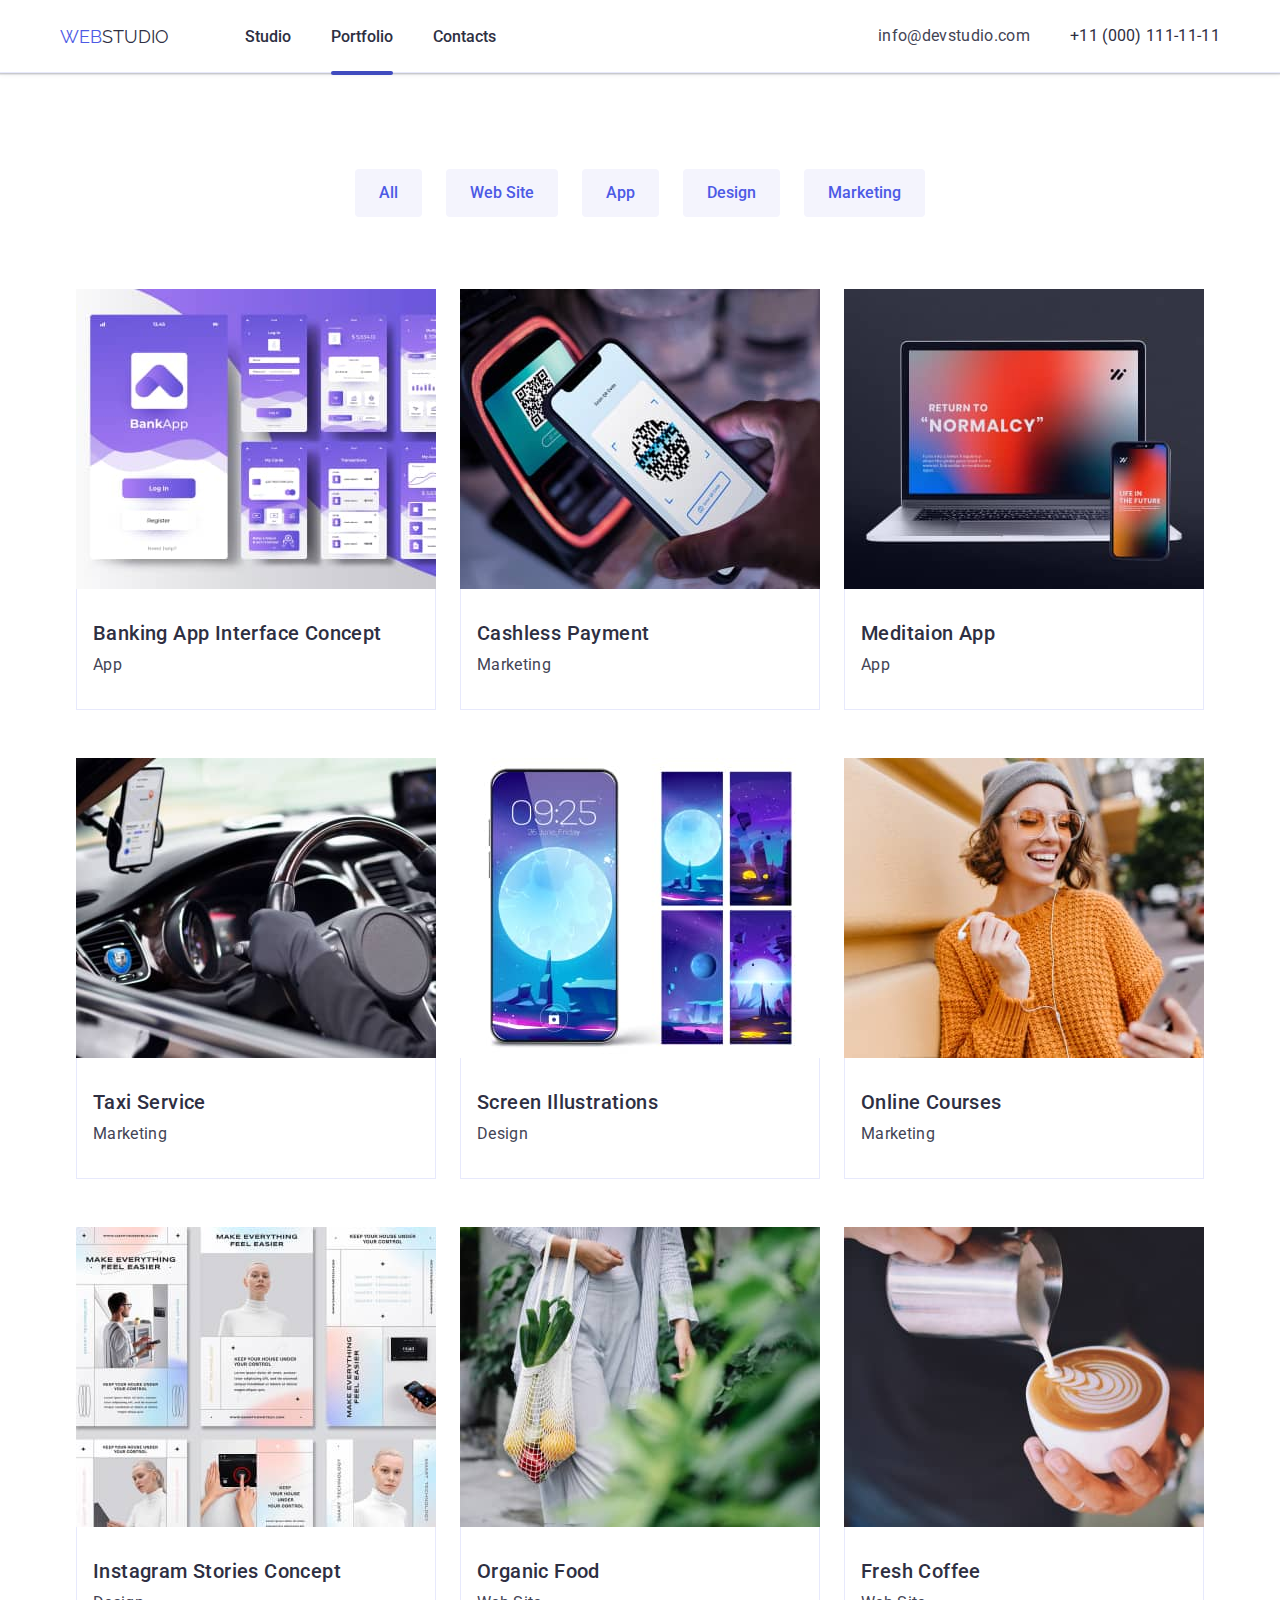
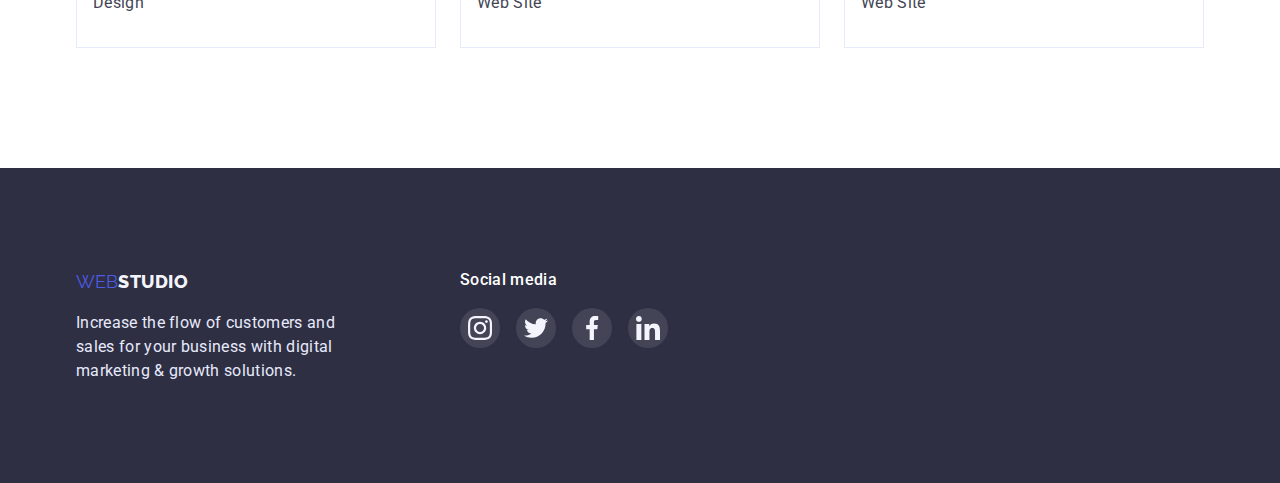
==== portfolio.html @ d7eeb251 "save" ====
<!DOCTYPE html>
<html lang="en">

<head>
    <meta charset="UTF-8">
    <meta http-equiv="X-UA-Compatible" content="IE=edge">
    <meta name="viewport" content="width=device-width, initial-scale=1.0">
    <title>Portfolio</title>
    <link rel="stylesheet" href="https://cdnjs.cloudflare.com/ajax/libs/modern-normalize/1.1.0/modern-normalize.min.css"
    integrity="sha512-wpPYUAdjBVSE4KJnH1VR1HeZfpl1ub8YT/NKx4PuQ5NmX2tKuGu6U/JRp5y+Y8XG2tV+wKQpNHVUX03MfMFn9Q=="
    crossorigin="anonymous" referrerpolicy="no-referrer" />
    <link rel="preconnect" href="https://fonts.googleapis.com">
    <link rel="preconnect" href="https://fonts.gstatic.com" crossorigin>
    <link href="https://fonts.googleapis.com/css2?family=Raleway:wght@800&display=swap" rel="stylesheet">
    <link rel="preconnect" href="https://fonts.googleapis.com">
    <link rel="preconnect" href="https://fonts.gstatic.com" crossorigin>
    <link href="https://fonts.googleapis.com/css2?family=Roboto:wght@400;500;700;900&display=swap" rel="stylesheet">
    <link rel="stylesheet" href="./css/styles.css" />
</head>
<body>
    <header>
        <div class="container_header">
            <nav class="nav">
                <a href="./index.html" class="nav_webstudio"><span class="nav_web">WEB</span><span
                        class="nav_studio">STUDIO</span></a>
                <ul class="menu_nav">
                    <li><a class="studio_nav" href="./index.html">Studio</a></li>
                    <li><a class="portfolio_nav current" href="./portfolio.html">Portfolio</a></li>
                    <li><a class="contacts_nav" href="#">Contacts</a></li>
                </ul>
            </nav>
            <address>
                <ul class="contact_date">
                    <li><a class="email" href="mailto:info@devstudio.com">info@devstudio.com</a></li>
                    <li><a class="tel" href="tel:+110001111111">+11 (000) 111-11-11</a></li>
                </ul>
            </address>
        </div>
    </header>
    <main>
        <section class="section_filter">
            <div class="container_filter">
                <h1 class="h1_delete">Effective Solutions for Your Business</h1>
                <ul class="filter">
                    <li class="position"><button type="button">All</button></li>
                    <li class="position"><button type="button">Web Site</button></li>
                    <li class="position"><button type="button">App</button></li>
                    <li class="position"><button type="button">Design</button></li>
                    <li class="position"><button type="button">Marketing</button></li>
                </ul>
                <ul class="all_img">
                    <li class="block_img">
                        <a href="#" class="img_text_description">
                            <img class="img_for_hidden" src="./images/bank.jpg" alt="banking" width="360" height="300">
                            <div class="info_img_portfolio">
                                <p class="text_info_img_portfolio">14 Stylish and User-Friendly App Design Concepts · Task Manager App · Calorie Tracker App · Exotic Fruit Ecommerce App ·
                                Cloud Storage App</p>
                            </div>
                        </a>
                        <div class="block_img_d">
                            <h3 class="margin_h3">Banking App Interface Concept</h3>
                            <p class="margin_p">App</p>
                        </div>
                    </li>
                    <li class="block_img">
                        <a href="#" class="img_text_description">
                            <img class="img_for_hidden" src="./images/payment.jpg" alt="payment" width="360" height="300">
                            <div class="info_img_portfolio">
                                <p class="text_info_img_portfolio">14 Stylish and User-Friendly App Design Concepts · Task Manager App · Calorie
                                Tracker App · Exotic Fruit Ecommerce App ·
                                Cloud Storage App</p>
                            </div>
                        </a>
                        <div class="block_img_d">
                            <h3 class="margin_h3">Cashless Payment</h3>
                            <p class="margin_p">Marketing</p>
                        </div>
                    </li>
                    <li class="block_img">
                        <a href="#" class="img_text_description">
                            <img class="img_for_hidden" src="./images/medi.jpg" alt="meditaion" width="360" height="300">
                            <div class="info_img_portfolio">
                                <p class="text_info_img_portfolio">14 Stylish and User-Friendly App Design Concepts · Task Manager App · Calorie
                                Tracker App · Exotic Fruit Ecommerce App ·
                                Cloud Storage App</p>
                            </div>
                        </a>
                        <div class="block_img_d">
                            <h3 class="margin_h3">Meditaion App</h3>
                            <p class="margin_p">App</p>
                        </div>
                    </li class="block_img">
                
                    <li class="block_img">
                        <a href="#" class="img_text_description">
                            <img class="img_for_hidden" src="./images/taxi.jpg" alt="taxi" width="360" height="300">
                            <div class="info_img_portfolio">
                                <p class="text_info_img_portfolio">14 Stylish and User-Friendly App Design Concepts · Task Manager App · Calorie
                                Tracker App · Exotic Fruit Ecommerce App ·
                                Cloud Storage App</p>
                            </div>
                        </a>
                        <div class="block_img_d">
                            <h3 class="margin_h3">Taxi Service</h3>
                            <p class="margin_p">Marketing</p>
                        </div>
                    </li>
                    <li class="block_img">
                        <a href="#" class="img_text_description">
                            <img class="img_for_hidden" src="./images/screen.jpg" alt="screen" width="360" height="300">
                            <div class="info_img_portfolio">
                                <p class="text_info_img_portfolio">14 Stylish and User-Friendly App Design Concepts · Task Manager App · Calorie
                                Tracker App · Exotic Fruit Ecommerce App ·
                                Cloud Storage App</p>
                            </div>
                        </a>
                        <div class="block_img_d">
                            <h3 class="margin_h3">Screen Illustrations</h3>
                            <p class="margin_p">Design</p>
                        </div>
                    </li>
                    <li class="block_img">
                        <a href="#" class="img_text_description">
                            <img class="img_for_hidden" src="./images/online.jpg" alt="online" width="360" height="300">
                            <div class="info_img_portfolio">
                                <p class="text_info_img_portfolio">14 Stylish and User-Friendly App Design Concepts · Task Manager App · Calorie
                                Tracker App · Exotic Fruit Ecommerce App ·
                                Cloud Storage App</p>
                            </div>
                        </a>
                        <div class="block_img_d">
                            <h3 class="margin_h3">Online Courses</h3>
                            <p class="margin_p">Marketing</p>
                        </div>
                    </li>
                
                    <li class="block_img">
                        <a href="#" class="img_text_description">
                            <img class="img_for_hidden" src="./images/instagram.jpg" alt="instagram" width="360" height="300">
                            <div class="info_img_portfolio">
                                <p class="text_info_img_portfolio">14 Stylish and User-Friendly App Design Concepts · Task Manager App · Calorie
                                Tracker App · Exotic Fruit Ecommerce App ·
                                Cloud Storage App</p>
                            </div>
                        </a>
                        <div class="block_img_d">
                            <h3 class="margin_h3">Instagram Stories Concept</h3>
                            <p class="margin_p">Design</p>
                        </div>
                    </li>
                    <li class="block_img">
                        <a href="#" class="img_text_description">
                            <img class="img_for_hidden" src="./images/organic.jpg" alt="organic" width="360" height="300">
                            <div class="info_img_portfolio">
                                <p class="text_info_img_portfolio">14 Stylish and User-Friendly App Design Concepts · Task Manager App · Calorie
                                Tracker App · Exotic Fruit Ecommerce App ·
                                Cloud Storage App</p>
                            </div>
                        </a>
                        <div class="block_img_d">
                            <h3 class="margin_h3">Organic Food</h3>
                            <p class="margin_p">Web Site</p>
                        </div>
                    </li>
                    <li class="block_img">
                        <a href="#" class="img_text_description">
                            <img class="img_for_hidden" src="./images/fresh.jpg" alt="fresh" width="360" height="300">
                            <div class="info_img_portfolio">
                                <p class="text_info_img_portfolio">14 Stylish and User-Friendly App Design Concepts · Task Manager App · Calorie
                                Tracker App · Exotic Fruit Ecommerce App ·
                                Cloud Storage App</p>
                            </div>
                        </a>
                        <div class="block_img_d">
                            <h3 class="margin_h3">Fresh Coffee</h3>
                            <p class="margin_p">Web Site</p>
                        </div>
                    </li>
                </ul>
            </div>
        </section>
    </main>
    <footer class="footer">
        <div class="container_footer">
            <ul class="footer_websudio">
                <li class="foot_li">
                    <a class="footer_webstudio" href="./index.html"><span class="web">WEB</span><span
                            class="studio_foot">STUDIO</span></a>
                    <p class="foot_d">Increase the flow of customers and sales for your business with digital marketing &
                        growth solutions.</p>
                </li>
            </ul>
            <div class="footer_item_block">
                <p class="footer_p_text">Social media</p>
                <ul class="footer_item_block_ul">
                    <li>
                        <a class="footer_socials_link" href="#">
                            <svg class="footer_svg_item" width="24" height="24">
                                <use href="./images/socials.svg#icon-socialsinstagram">
                                </use>
                            </svg>
                        </a>
                    </li>
                    <li>
                        <a class="footer_socials_link" href="#">
                            <svg class="footer_svg_item" width="24" height="24">
                                <use href="./images/socials.svg#icon-socialstwitter">
                                </use>
                            </svg>
                        </a>
                    </li>
                    <li>
                        <a class="footer_socials_link" href="#">
                            <svg class="footer_svg_item" width="24" height="24">
                                <use href="./images/socials.svg#icon-socialsfacebook">
                                </use>
                            </svg>
                        </a>
                    </li>
                    <li>
                        <a class="footer_socials_link" href="#">
                            <svg class="footer_svg_item" width="24" height="24">
                                <use href="./images/socials.svg#icon-socialslinkedin">
                                </use>
                            </svg>
                        </a>
                    </li>
                </ul>
            </div>
        </div>
    </footer>
</body>

</html>
---- css/styles.css ----
:root {
    --background-color:#2E2F42;
    --background-light-color: #F4F4FD;
    --hover-link: #4D5AE5;
    --button-color: #404BBF;
    --border-bottom: #E7E9FC;
    --p_text: #434455;
    --fff: #FFFFFF;
}
body {
    margin: auto;
    font-family: 'Roboto', 'sans-serif';
}
.studio_nav,
.portfolio_nav,
.contacts_nav,
.email,
.tel {
    text-decoration: none;
    color: var(--background-color);
}
.studio_nav:hover, 
.portfolio_nav:hover,
.contacts_nav:hover,
.email:hover,
.tel:hover
.studio_nav:focus,
.portfolio_nav:focus,
.contacts_nav:focus,
.email:focus,
.tel:focus {
    color: var(--hover-link);
}
.studio_nav,
.portfolio_nav,
.contacts_nav{
    position: relative;
}
.studio_nav.current::after,
.portfolio_nav.current::after,
.contacts_nav.current::after {
    width: 100%;
    height: 4px;
    background-color: var(--button-color);
    content: '';
    display: flex;
    border-radius: 2px;
    position: absolute;
    bottom: 0;
    top: 44px;
}
li {
    list-style-type: none;
}
ul {
    margin: 0px;
    padding: 0px;
}
.nav {
    align-items: center;
    display: flex;
}
.nav_webstudio{
    display: flex;
    text-decoration: none;
}
.nav_web {
    display: flex;
    font-family: 'Raleway';
    font-style: normal;
    font-size: 18px;
    color: var(--hover-link);
}
.nav_studio {
    display: flex;
    font-family: 'Raleway';
    font-style: normal;
    font-size: 18px;
    color: var(--background-color);
}
header {
    margin: auto;
    padding: 24px 0px 24px 0px;
    border-bottom: 1px solid var(--border-bottom);
    border-bottom: 1px solid #E7E9FC;
    box-shadow: 
    0px 2px 1px rgba(46, 47, 66, 0.08), 
    0px 1px 1px rgba(46, 47, 66, 0.16), 
    0px 1px 6px rgba(46, 47, 66, 0.08);
}
.container_header {
    display: flex;
    margin: auto;
    width: 1160px;
    padding: 0px 16px;
}
.menu_nav {
    display: flex;
    gap: 40px;
    font-weight: 500;
    font-size: 16px;
    margin-left: 76px;
    color: var(--background-color);
}
address {
    margin-left: auto;
}
.contact_date {
    display: flex;
}
.email {
    font-style: normal;
    font-weight: 400;
    font-size: 16px;
    line-height: 1.5;
    letter-spacing: 0.02em;
    color: var(--p_text);
}
.tel {
    font-style: normal;
    font-weight: 400;
    font-size: 16px;
    line-height: 1.5;
    letter-spacing: 0.02em;
    color: var(p_text);
    margin-left: 40px;
}
.hero_image {
    margin: auto;
    padding: 188px 0px;
    background-image: 
    linear-gradient(rgba(46, 47, 66, 0.7),
    rgba(46, 47, 66, 0.7)), 
    url('../images/people-office.jpg');
    background-position: center;
    background-repeat: no-repeat;
    background-size: 1440px;
}
.conteiner_hero {
    margin: auto;
    width: 496px;
    text-align: center;
}
.hero_h1 {
    text-decoration: none;
    margin: 0px;
    font-style: normal;
    font-size: 56px;
    line-height: 1.07;
    text-align: center;
    letter-spacing: 0.02em;
    color: var(--fff);
}
.order {
    margin-top: 48px;
    width: 169px;
    background: var(--hover-link);
    box-shadow: 0px 4px 4px rgba(0, 0, 0, 0.15);
    border-radius: 4px;
    border-color: var(--hover-link);
    color: var(--fff);
    font-size: 16px;
    font-family: 'Roboto';
    cursor: pointer;
}
.section1_h3 {
    margin: 0px;
    margin-top: 8px;
    font-style: normal;
    font-weight: 500;
    line-height: 1.2;
    letter-spacing: 0.02em;
    color: var(--background-color);
    flex: none;
    order: 0;
    flex-grow: 0;
}
.section_p {
    font-style: normal;
    font-weight: 400;
    font-size: 16px;
    line-height: 1.5;
    letter-spacing: 0.02em;
    color: var(--p_text);
    flex: none;
    order: 1;
    flex-grow: 0;
    margin-top: 8px;
    margin-bottom: 0px;
}
.margin_h3{
    margin: 0px;
    font-style: normal;
    font-weight: 500;
    font-size: 20px;
    line-height: 1.2;
    letter-spacing: 0.02em;
    color: var(--background-color);
    flex: none;
    order: 0;
    flex-grow: 0;
}
.margin_p {
    margin: 0px;
    margin-top: 8px;
    font-style: normal;
    font-weight: 400;
    font-size: 16px;
    line-height: 1.5;
    letter-spacing: 0.02em;
    color: var(--p_text);
    flex: none;
    order: 0;
}
.what {
    margin: 0px 0px;
    font-style: normal;
    font-weight: 700;
    font-size: 36px;
    text-align: center;
    text-transform: capitalize;
    color: var(--background-color);
}
.doing {
    margin-top: 72px;
    display: flex;
    gap: 24px;
}
.section1 {
    padding: 120px 0px 0px 0px;
}
.conteiner_section1 {
    margin: auto;
    width: 1160px;
    padding: 0px 16px;
}
.section2 {
    padding: 120px 0px 120px 0px;
}
.conteiner_section2 {
    margin: auto;
    width: 1160px;
    padding: 0px 16px;
}
.section3 {
    padding: 120px 0px 120px 0px;
    background: var(--background-light-color);
}
.conteiner_section3 {
    width: 1160px;
    padding: 0px 16px;
    margin: auto;
}
.section1_ul {
    display: flex;
    gap: 24px;
}
.section_m {
    width: 264px;
}
.our {
    margin: 0px;
    font-style: normal;
    font-weight: 700;
    font-size: 36px;
    line-height: 1.5;
    text-align: center;
    letter-spacing: 0.02em;
    text-transform: capitalize;
    color: var(--background-color);
}
.teame_card_d {
    padding: 32px 0px;
    margin: auto;
}
.h3_ourteam {
    margin: 0px;
}
.p_ourteam {
    margin: 0px;
    margin-top: 8px;
}
.teame {
    display: flex;
    gap: 24px;
    margin-top: 70px;
}
.teame_card {
    text-align: center;
    background-color: var(--fff);
    box-shadow: 
    0px 1px 6px rgba(46, 47, 66, 0.08), 
    0px 1px 1px rgba(46, 47, 66, 0.16), 
    0px 2px 1px rgba(46, 47, 66, 0.08);
}
.footer {
    padding: 100px 0px;
    background: var(--background-color);
}
.container_footer {
    width: 1160px;
    padding: 0px 16px;
    margin: auto;
}
.footer_webstudio {
    text-decoration: none;
}
.web {
    color: var(--hover-link);
    font-size: 18px;
    font-family: 'Raleway';
}
.studio_foot {
    font-family: 'Raleway';
    font-style: normal;
    font-weight: 800;
    font-size: 18px;
    line-height: 1.5;
    align-items: center;
    letter-spacing: 0.03em;
    text-transform: uppercase;
    color: var(--background-light-color);
}
.foot_li {
    width: 264px;
    margin: auto;
}
.foot_d {
    margin: 0px;
    margin-top: 16px;
    font-weight: 400;
    font-size: 16px;
    width: 264px;
    line-height: 1.5;
    letter-spacing: 0.02em;
    color: var(--border-bottom);
}
.section_filter {
    padding: 96px 0px 120px 0px;
}
.container_filter {
    width: 1160px;
    margin: 0 auto;
    padding: 0 16px;
    box-sizing: border-box;
    color: var(--hover-link);
}
.filter {
    margin: auto;
    display: flex;
    gap: 24px;
    justify-content: center;
}
button {
    font-weight: 500;
    border: 0;
    padding: 0%;
    font-size: 16px;
    line-height: 1.5;
    padding: 12px 24px;
    color: var(--hover-link);
    background: var(--background-light-color);
    border-radius: 4px;
    font-family: 'Roboto';
    cursor: pointer;
}
button:hover,
button:focus {
    background: var(--button-color);
    color: var(--fff);
    box-shadow: 
    0px 1px 6px rgba(46, 47, 66, 0.08), 
    0px 1px 1px rgba(46, 47, 66, 0.16), 
    0px 2px 1px rgba(46, 47, 66, 0.08);
}
.position {
    font-style: normal;
    font-weight: 500;
    cursor: pointer;
    font-family: 'Roboto';
}
img {
    display: block;
}
.all_img {
    width: 1128px;
    margin-top: 72px;
    display: flex;
    flex-wrap: wrap;
    gap: 48px 24px;
    justify-content: center;
}
.block_img:hover,
.block_img:focus {
    cursor: pointer;
    box-shadow: 
    0px 1px 6px rgba(46, 47, 66, 0.08), 
    0px 1px 1px rgba(46, 47, 66, 0.16), 
    0px 2px 1px rgba(46, 47, 66, 0.08);
}
.block_img_d {
    padding: 32px 16px;
    margin: auto;
    border-left: 1px solid var(--border-bottom);
    border-right: 1px solid var(--border-bottom);
    border-bottom: 1px solid var(--border-bottom);
}
.h1_delete {
    display: none;
}

/* Block 1 - icon */
.section1_item_block {
    width: 264px;
    height: 112px;
    background-color: var(--background-light-color);
    align-items: center;
    display: flex;
    justify-content: center;
}
/* Block 3 - icon OUR TEAM */
.section3_item_block {
    display: block;
    padding: 0px 16px;
}
.section3_item_block_ul {
    margin-top: 8px;
    display: flex;
    gap: 0px 24px;
}
.section3_socials_link {
    display: flex;
    align-items: center;
    justify-content: center;
    width: 40px;
    height: 40px;
    background-color: var(--hover-link);
    border-radius: 50%;
}
.section3_socials_link:hover,
.section3_socials_link:focus {
    background-color: var(--button-color);
}
.section3_svg_item {
    fill: var(--background-light-color)
}
.section3_svg_item:hover,
.section3_svg_item:focus {
    fill: var(--background-light-color);
}
/* Block 4 */
.section4 {
    padding: 130px 0px 120px 0px;
}
.conteiner_section4 {
    width: 1160px;
    margin: auto;
    padding: 0 16px;
}
.customers {
    margin: 0px;
    font-weight: 700;
    font-size: 36px;
    line-height: 1.5;
    text-align: center;
    letter-spacing: 0.02em;
    text-transform: capitalize;
    color: var(--background-color);
}
.customers_logo {
    margin-top: 72px;
    display: flex;
    gap: 24px;
}
.border_customers_logo {
    display: flex;
    width: 168px;
    height: 88px;
    box-sizing: border-box;
}
.section4_socials_link {
    margin: auto;
    width: 100%;
    height: 100%;
    border: 1px solid #AFB1B8;
    border-radius: 4px;
    fill: #AFB1B8;
    align-items: center;
    display: flex;
    justify-content: center;
}
.section4_socials_link:hover,
.section4_socials_link:focus {
    border: 1px solid var(--button-color);
    fill: var(--button-color);
}
/* Footter social */
.container_footer{
    box-sizing: border-box;
    display: flex;
}
.footer_item_block {
    margin-left: 120px;
}
.footer_p_text {
    margin: 0px;
    font-weight: 500;
    font-size: 16px;
    line-height: 24px;
    letter-spacing: 0.02em;
    color: var(--fff);
}
.footer_item_block_ul {
    margin-top: 16px;
    display: flex;
    gap: 0px 16px;
}
.footer_socials_link {
    display: flex;
    align-items: center;
    justify-content: center;
    width: 40px;
    height: 40px;
    background-color: rgba(255, 255, 255, 0.1);
    border-radius: 50%;
}
.footer_socials_link:hover,
.footer_socials_link:focus {
    background-color: #31D0AA;;
}
.footer_svg_item {
    fill: var(--background-light-color)
}

.sfooter_svg_item:hover,
.footer_svg_item:focus {
    fill: var(--background-light-color);
}
/* Description img on portfolio */
.img_text_description {
    display: block;
    position: relative;
    overflow: hidden;
}
.info_img_portfolio {
    position: absolute;
    top: 0;
    left: 0;
    width: 100%;
    height: 100%;
    background: var(--hover-link);
    background-blend-mode: soft-light;
    mix-blend-mode: normal;
    transform: translateY(100%);
    transition: transform 250ms;
}
.block_img:hover .info_img_portfolio {
    transform: translateY(0);
}
.text_info_img_portfolio {
    margin: 0px;
    color: var(--background-light-color);
    font-weight: 400;
    font-size: 16px;
    line-height: 24px;
    letter-spacing: 0.02em;
    padding: 40px 32px 164px;
}
/* Modal window surway form */
.backdrop {
    position: fixed;
    display: flex;
    top: 0;
    left: 0;
    width: 100%;
    height: 100%;
    background: rgba(46, 47, 66, 0.4);
}
.modal_window {
    position: relative;
    background: #FCFCFC;
    box-shadow:
    0px 1px 1px rgba(0, 0, 0, 0.14),
    0px 1px 3px rgba(0, 0, 0, 0.12),
    0px 2px 1px rgba(0, 0, 0, 0.2);
    border-radius: 4px;
    width: 408px;
    height: 576px;
    margin: 80px auto;
}
.style_button {
    position: absolute;
    top: 24px;
    right: 24px;
    line-height: 0;
    text-decoration: none;
    padding: 8px;
    border-radius: 50%;
    background: var(--border-bottom);
    border: 1px solid rgba(0, 0, 0, 0.1);
} 
.style_button:hover {
    fill: var(--fff);
}
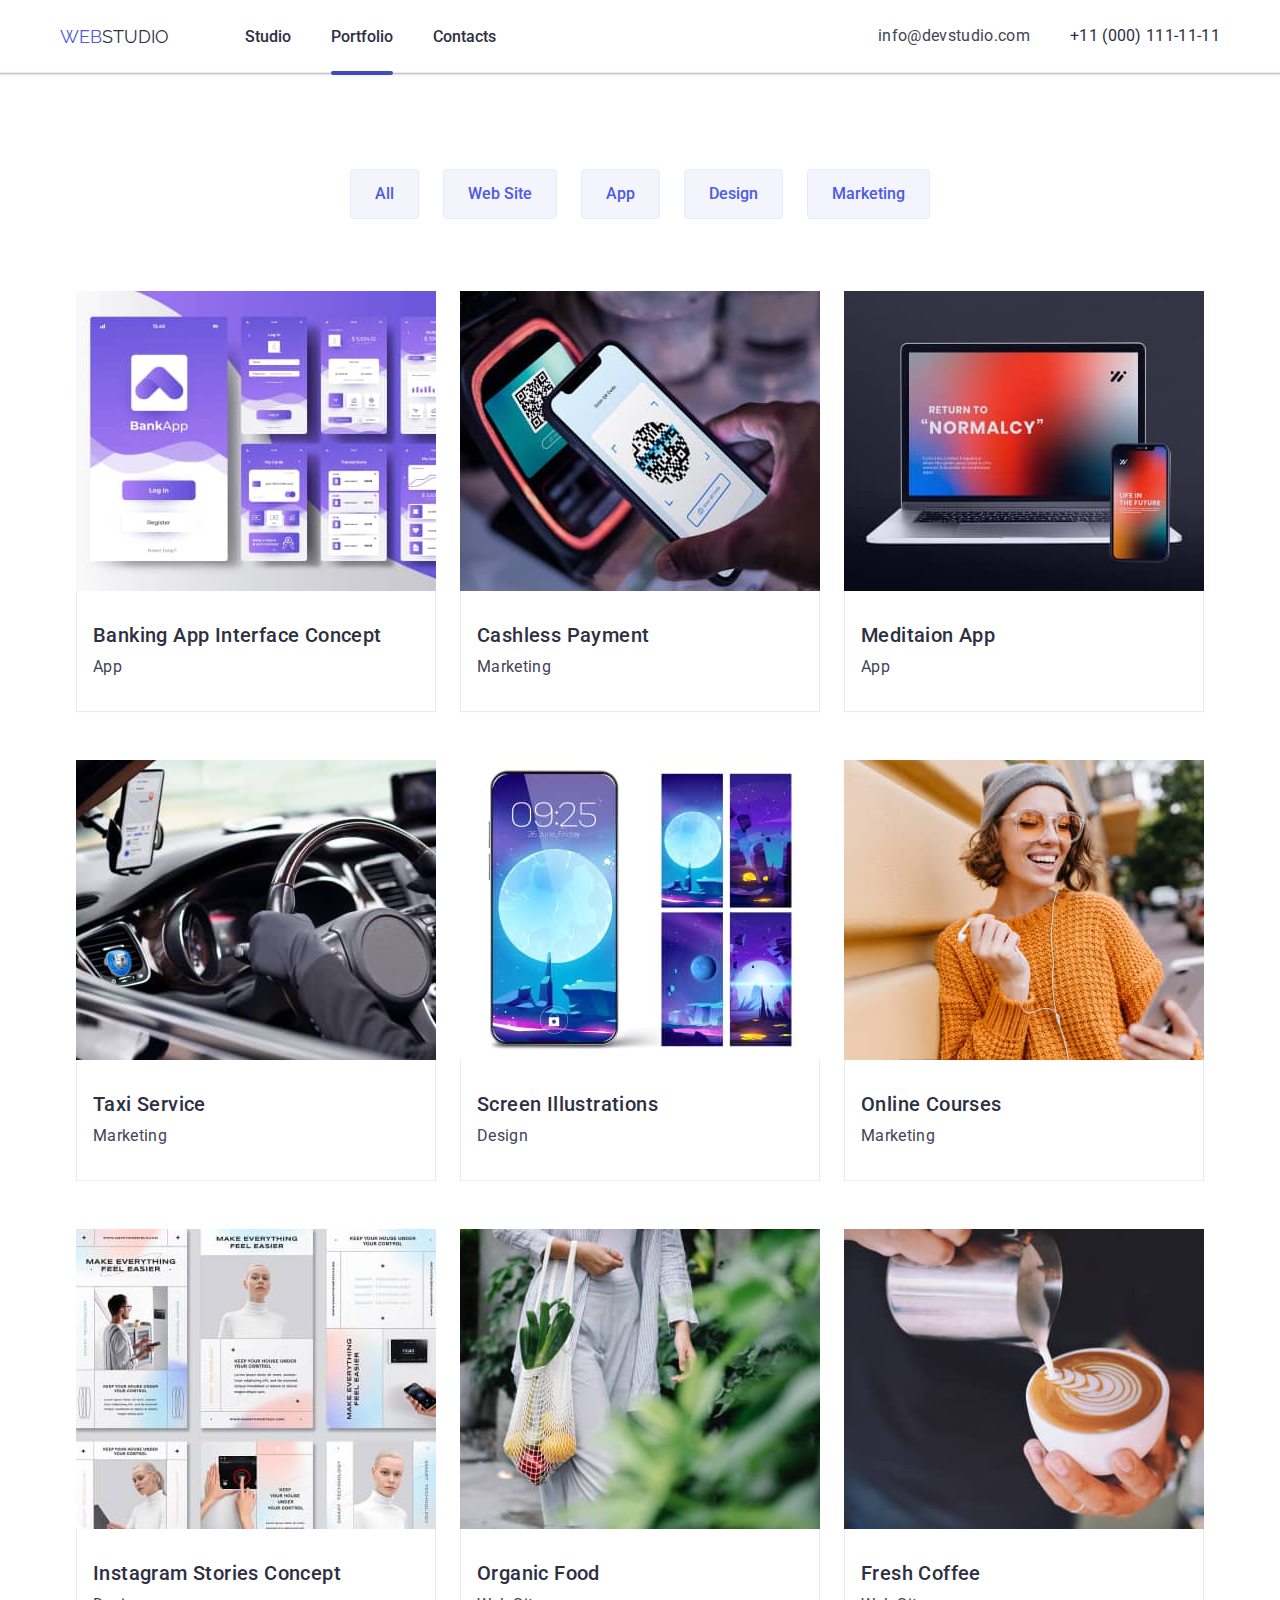
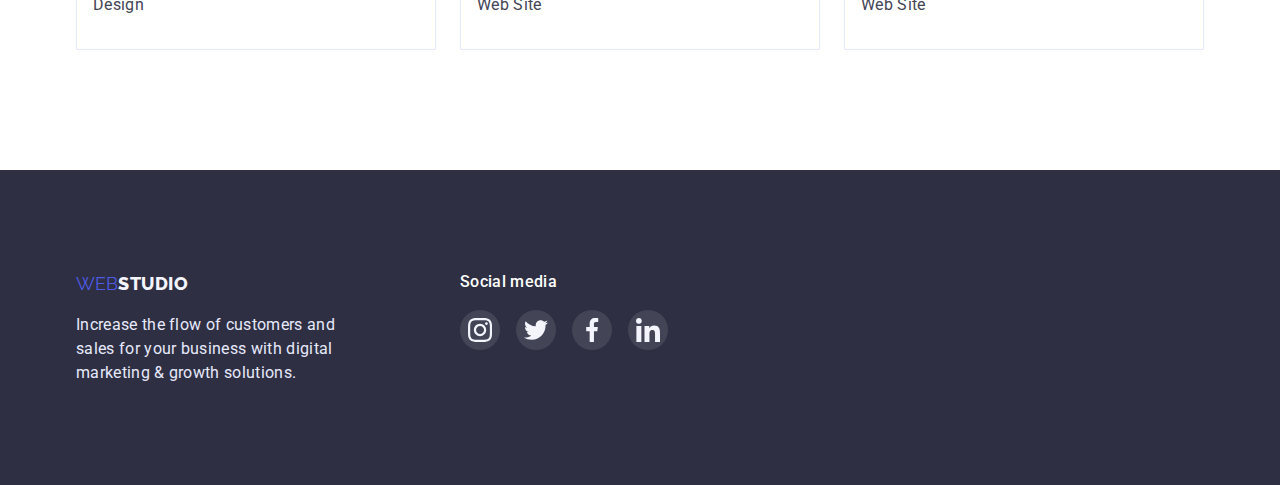
==== commit c087c6e4: "save" ====
--- a/portfolio.html
+++ b/portfolio.html
@@ -42,139 +42,157 @@
             <div class="container_filter">
                 <h1 class="h1_delete">Effective Solutions for Your Business</h1>
                 <ul class="filter">
-                    <li class="position"><button type="button">All</button></li>
-                    <li class="position"><button type="button">Web Site</button></li>
-                    <li class="position"><button type="button">App</button></li>
-                    <li class="position"><button type="button">Design</button></li>
-                    <li class="position"><button type="button">Marketing</button></li>
+                    <li class="position"><button class="button_filter" type="button">All</button></li>
+                    <li class="position"><button class="button_filter" type="button">Web Site</button></li>
+                    <li class="position"><button class="button_filter" type="button">App</button></li>
+                    <li class="position"><button class="button_filter" type="button">Design</button></li>
+                    <li class="position"><button class="button_filter" type="button">Marketing</button></li>
                 </ul>
                 <ul class="all_img">
                     <li class="block_img">
-                        <a href="#" class="img_text_description">
-                            <img class="img_for_hidden" src="./images/bank.jpg" alt="banking" width="360" height="300">
-                            <div class="info_img_portfolio">
-                                <p class="text_info_img_portfolio">14 Stylish and User-Friendly App Design Concepts · Task Manager App · Calorie Tracker App · Exotic Fruit Ecommerce App ·
-                                Cloud Storage App</p>
-                            </div>
-                        </a>
-                        <div class="block_img_d">
-                            <h3 class="margin_h3">Banking App Interface Concept</h3>
-                            <p class="margin_p">App</p>
-                        </div>
-                    </li>
-                    <li class="block_img">
-                        <a href="#" class="img_text_description">
-                            <img class="img_for_hidden" src="./images/payment.jpg" alt="payment" width="360" height="300">
-                            <div class="info_img_portfolio">
-                                <p class="text_info_img_portfolio">14 Stylish and User-Friendly App Design Concepts · Task Manager App · Calorie
-                                Tracker App · Exotic Fruit Ecommerce App ·
-                                Cloud Storage App</p>
-                            </div>
-                        </a>
-                        <div class="block_img_d">
-                            <h3 class="margin_h3">Cashless Payment</h3>
-                            <p class="margin_p">Marketing</p>
-                        </div>
-                    </li>
-                    <li class="block_img">
-                        <a href="#" class="img_text_description">
-                            <img class="img_for_hidden" src="./images/medi.jpg" alt="meditaion" width="360" height="300">
-                            <div class="info_img_portfolio">
-                                <p class="text_info_img_portfolio">14 Stylish and User-Friendly App Design Concepts · Task Manager App · Calorie
-                                Tracker App · Exotic Fruit Ecommerce App ·
-                                Cloud Storage App</p>
-                            </div>
-                        </a>
-                        <div class="block_img_d">
-                            <h3 class="margin_h3">Meditaion App</h3>
-                            <p class="margin_p">App</p>
-                        </div>
+                        <a href="#" class="link_block_img_portdolio">
+                            <div class="img_text_description">
+                                <img class="img_for_hidden" src="./images/bank.jpg" alt="banking" width="360" height="300">
+                                <div class="info_img_portfolio">
+                                    <p class="text_info_img_portfolio">14 Stylish and User-Friendly App Design Concepts · Task Manager App · Calorie Tracker App · Exotic Fruit Ecommerce App ·
+                                    Cloud Storage App</p>
+                                </div>
+                            </div>
+                            <div class="block_img_d">
+                                <h3 class="margin_h3">Banking App Interface Concept</h3>
+                                <p class="margin_p">App</p>
+                            </div>
+                        </a>
+                    </li>
+                    <li class="block_img">
+                        <a href="#" class="link_block_img_portdolio">
+                            <div class="img_text_description">
+                                <img class="img_for_hidden" src="./images/payment.jpg" alt="payment" width="360" height="300">
+                                <div class="info_img_portfolio">
+                                    <p class="text_info_img_portfolio">14 Stylish and User-Friendly App Design Concepts · Task Manager App · Calorie
+                                    Tracker App · Exotic Fruit Ecommerce App ·
+                                    Cloud Storage App</p>
+                                </div>
+                            </div>
+                            <div class="block_img_d">
+                                <h3 class="margin_h3">Cashless Payment</h3>
+                                <p class="margin_p">Marketing</p>
+                            </div>
+                        </a>
+                    </li>
+                    <li class="block_img">
+                        <a href="#" class="link_block_img_portdolio">
+                            <div class="img_text_description">
+                                <img class="img_for_hidden" src="./images/medi.jpg" alt="meditaion" width="360" height="300">
+                                <div class="info_img_portfolio">
+                                    <p class="text_info_img_portfolio">14 Stylish and User-Friendly App Design Concepts · Task Manager App · Calorie
+                                    Tracker App · Exotic Fruit Ecommerce App ·
+                                    Cloud Storage App</p>
+                                </div>
+                            </div>
+                            <div class="block_img_d">
+                                <h3 class="margin_h3">Meditaion App</h3>
+                                <p class="margin_p">App</p>
+                            </div>
+                        </a>
                     </li class="block_img">
                 
                     <li class="block_img">
-                        <a href="#" class="img_text_description">
-                            <img class="img_for_hidden" src="./images/taxi.jpg" alt="taxi" width="360" height="300">
-                            <div class="info_img_portfolio">
-                                <p class="text_info_img_portfolio">14 Stylish and User-Friendly App Design Concepts · Task Manager App · Calorie
-                                Tracker App · Exotic Fruit Ecommerce App ·
-                                Cloud Storage App</p>
-                            </div>
-                        </a>
-                        <div class="block_img_d">
-                            <h3 class="margin_h3">Taxi Service</h3>
-                            <p class="margin_p">Marketing</p>
-                        </div>
-                    </li>
-                    <li class="block_img">
-                        <a href="#" class="img_text_description">
-                            <img class="img_for_hidden" src="./images/screen.jpg" alt="screen" width="360" height="300">
-                            <div class="info_img_portfolio">
-                                <p class="text_info_img_portfolio">14 Stylish and User-Friendly App Design Concepts · Task Manager App · Calorie
-                                Tracker App · Exotic Fruit Ecommerce App ·
-                                Cloud Storage App</p>
-                            </div>
-                        </a>
-                        <div class="block_img_d">
-                            <h3 class="margin_h3">Screen Illustrations</h3>
-                            <p class="margin_p">Design</p>
-                        </div>
-                    </li>
-                    <li class="block_img">
-                        <a href="#" class="img_text_description">
-                            <img class="img_for_hidden" src="./images/online.jpg" alt="online" width="360" height="300">
-                            <div class="info_img_portfolio">
-                                <p class="text_info_img_portfolio">14 Stylish and User-Friendly App Design Concepts · Task Manager App · Calorie
-                                Tracker App · Exotic Fruit Ecommerce App ·
-                                Cloud Storage App</p>
-                            </div>
-                        </a>
-                        <div class="block_img_d">
-                            <h3 class="margin_h3">Online Courses</h3>
-                            <p class="margin_p">Marketing</p>
-                        </div>
+                        <a href="#" class="link_block_img_portdolio">
+                            <div class="img_text_description">
+                                <img class="img_for_hidden" src="./images/taxi.jpg" alt="taxi" width="360" height="300">
+                                <div class="info_img_portfolio">
+                                    <p class="text_info_img_portfolio">14 Stylish and User-Friendly App Design Concepts · Task Manager App · Calorie
+                                    Tracker App · Exotic Fruit Ecommerce App ·
+                                    Cloud Storage App</p>
+                                </div>
+                            </div>
+                            <div class="block_img_d">
+                                <h3 class="margin_h3">Taxi Service</h3>
+                                <p class="margin_p">Marketing</p>
+                            </div>
+                        </a>
+                    </li>
+                    <li class="block_img">
+                        <a href="#" class="link_block_img_portdolio">
+                            <div class="img_text_description">
+                                <img class="img_for_hidden" src="./images/screen.jpg" alt="screen" width="360" height="300">
+                                <div class="info_img_portfolio">
+                                    <p class="text_info_img_portfolio">14 Stylish and User-Friendly App Design Concepts · Task Manager App · Calorie
+                                    Tracker App · Exotic Fruit Ecommerce App ·
+                                    Cloud Storage App</p>
+                                </div>
+                            </div>
+                            <div class="block_img_d">
+                                <h3 class="margin_h3">Screen Illustrations</h3>
+                                <p class="margin_p">Design</p>
+                            </div>
+                        </a>
+                    </li>
+                    <li class="block_img">
+                        <a href="#" class="link_block_img_portdolio">
+                            <div class="img_text_description">
+                                <img class="img_for_hidden" src="./images/online.jpg" alt="online" width="360" height="300">
+                                <div class="info_img_portfolio">
+                                    <p class="text_info_img_portfolio">14 Stylish and User-Friendly App Design Concepts · Task Manager App · Calorie
+                                    Tracker App · Exotic Fruit Ecommerce App ·
+                                    Cloud Storage App</p>
+                                </div>
+                            </div>
+                            <div class="block_img_d">
+                                <h3 class="margin_h3">Online Courses</h3>
+                                <p class="margin_p">Marketing</p>
+                            </div>
+                        </a>
                     </li>
                 
                     <li class="block_img">
-                        <a href="#" class="img_text_description">
-                            <img class="img_for_hidden" src="./images/instagram.jpg" alt="instagram" width="360" height="300">
-                            <div class="info_img_portfolio">
-                                <p class="text_info_img_portfolio">14 Stylish and User-Friendly App Design Concepts · Task Manager App · Calorie
-                                Tracker App · Exotic Fruit Ecommerce App ·
-                                Cloud Storage App</p>
-                            </div>
-                        </a>
-                        <div class="block_img_d">
-                            <h3 class="margin_h3">Instagram Stories Concept</h3>
-                            <p class="margin_p">Design</p>
-                        </div>
-                    </li>
-                    <li class="block_img">
-                        <a href="#" class="img_text_description">
-                            <img class="img_for_hidden" src="./images/organic.jpg" alt="organic" width="360" height="300">
-                            <div class="info_img_portfolio">
-                                <p class="text_info_img_portfolio">14 Stylish and User-Friendly App Design Concepts · Task Manager App · Calorie
-                                Tracker App · Exotic Fruit Ecommerce App ·
-                                Cloud Storage App</p>
-                            </div>
-                        </a>
-                        <div class="block_img_d">
-                            <h3 class="margin_h3">Organic Food</h3>
-                            <p class="margin_p">Web Site</p>
-                        </div>
-                    </li>
-                    <li class="block_img">
-                        <a href="#" class="img_text_description">
-                            <img class="img_for_hidden" src="./images/fresh.jpg" alt="fresh" width="360" height="300">
-                            <div class="info_img_portfolio">
-                                <p class="text_info_img_portfolio">14 Stylish and User-Friendly App Design Concepts · Task Manager App · Calorie
-                                Tracker App · Exotic Fruit Ecommerce App ·
-                                Cloud Storage App</p>
-                            </div>
-                        </a>
-                        <div class="block_img_d">
-                            <h3 class="margin_h3">Fresh Coffee</h3>
-                            <p class="margin_p">Web Site</p>
-                        </div>
+                        <a href="#" class="link_block_img_portdolio">
+                            <div class="img_text_description">
+                                <img class="img_for_hidden" src="./images/instagram.jpg" alt="instagram" width="360" height="300">
+                                <div class="info_img_portfolio">
+                                    <p class="text_info_img_portfolio">14 Stylish and User-Friendly App Design Concepts · Task Manager App · Calorie
+                                    Tracker App · Exotic Fruit Ecommerce App ·
+                                    Cloud Storage App</p>
+                                </div>
+                            </div>
+                            <div class="block_img_d">
+                                <h3 class="margin_h3">Instagram Stories Concept</h3>
+                                <p class="margin_p">Design</p>
+                            </div>
+                        </a>
+                    </li>
+                    <li class="block_img">
+                        <a href="#" class="link_block_img_portdolio">
+                            <div class="img_text_description">
+                                <img class="img_for_hidden" src="./images/organic.jpg" alt="organic" width="360" height="300">
+                                <div class="info_img_portfolio">
+                                    <p class="text_info_img_portfolio">14 Stylish and User-Friendly App Design Concepts · Task Manager App · Calorie
+                                    Tracker App · Exotic Fruit Ecommerce App ·
+                                    Cloud Storage App</p>
+                                </div>
+                            </div>
+                            <div class="block_img_d">
+                                <h3 class="margin_h3">Organic Food</h3>
+                                <p class="margin_p">Web Site</p>
+                            </div>
+                        </a>
+                    </li>
+                    <li class="block_img">
+                        <a href="#" class="link_block_img_portdolio">
+                            <div class="img_text_description">
+                                <img class="img_for_hidden" src="./images/fresh.jpg" alt="fresh" width="360" height="300">
+                                <div class="info_img_portfolio">
+                                    <p class="text_info_img_portfolio">14 Stylish and User-Friendly App Design Concepts · Task Manager App · Calorie
+                                    Tracker App · Exotic Fruit Ecommerce App ·
+                                    Cloud Storage App</p>
+                                </div>
+                            </div>
+                            <div class="block_img_d">
+                                <h3 class="margin_h3">Fresh Coffee</h3>
+                                <p class="margin_p">Web Site</p>
+                            </div>
+                        </a>
                     </li>
                 </ul>
             </div>
--- a/css/styles.css
+++ b/css/styles.css
@@ -6,6 +6,7 @@
     --border-bottom: #E7E9FC;
     --p_text: #434455;
     --fff: #FFFFFF;
+    --transition: 250ms cubic-bezier(0.4, 0, 0.2, 1);
 }
 body {
     margin: auto;
@@ -18,6 +19,7 @@
 .tel {
     text-decoration: none;
     color: var(--background-color);
+    transition: color var(--transition);
 }
 .studio_nav:hover, 
 .portfolio_nav:hover,
@@ -153,15 +155,23 @@
 }
 .order {
     margin-top: 48px;
+    font-weight: 500;
+    border: 0;
+    padding: 0%;
+    font-size: 16px;
+    line-height: 1.5;
+    padding: 12px 24px;
     width: 169px;
     background: var(--hover-link);
     box-shadow: 0px 4px 4px rgba(0, 0, 0, 0.15);
     border-radius: 4px;
-    border-color: var(--hover-link);
     color: var(--fff);
-    font-size: 16px;
-    font-family: 'Roboto';
     cursor: pointer;
+    transition: background-color var(--transition);
+}
+.order:hover,
+.order:focus {
+    background: var(--button-color);
 }
 .section1_h3 {
     margin: 0px;
@@ -351,7 +361,7 @@
     gap: 24px;
     justify-content: center;
 }
-button {
+.button_filter {
     font-weight: 500;
     border: 0;
     padding: 0%;
@@ -359,19 +369,20 @@
     line-height: 1.5;
     padding: 12px 24px;
     color: var(--hover-link);
+    border: 1px solid #E7E9FC;
     background: var(--background-light-color);
     border-radius: 4px;
     font-family: 'Roboto';
     cursor: pointer;
-}
-button:hover,
-button:focus {
-    background: var(--button-color);
+    transition: color var(--transition),
+    background-color var(--transition),
+    border var(--transition);
+}
+.button_filter:hover,
+.button_filter:focus {
+    background-color: var(--button-color);
+    border: var(--button-color);
     color: var(--fff);
-    box-shadow: 
-    0px 1px 6px rgba(46, 47, 66, 0.08), 
-    0px 1px 1px rgba(46, 47, 66, 0.16), 
-    0px 2px 1px rgba(46, 47, 66, 0.08);
 }
 .position {
     font-style: normal;
@@ -397,6 +408,7 @@
     0px 1px 6px rgba(46, 47, 66, 0.08), 
     0px 1px 1px rgba(46, 47, 66, 0.16), 
     0px 2px 1px rgba(46, 47, 66, 0.08);
+    transition: var(--transition);
 }
 .block_img_d {
     padding: 32px 16px;
@@ -436,13 +448,15 @@
     height: 40px;
     background-color: var(--hover-link);
     border-radius: 50%;
+    transition: background-color var(--transition);
 }
 .section3_socials_link:hover,
 .section3_socials_link:focus {
     background-color: var(--button-color);
 }
 .section3_svg_item {
-    fill: var(--background-light-color)
+    fill: var(--background-light-color);
+    transition: background-color var(--transition);
 }
 .section3_svg_item:hover,
 .section3_svg_item:focus {
@@ -488,6 +502,8 @@
     align-items: center;
     display: flex;
     justify-content: center;
+    transition: fill var(--transition),
+    border var(--transition);
 }
 .section4_socials_link:hover,
 .section4_socials_link:focus {
@@ -523,16 +539,18 @@
     height: 40px;
     background-color: rgba(255, 255, 255, 0.1);
     border-radius: 50%;
+    transition: background-color var(--transition);
 }
 .footer_socials_link:hover,
 .footer_socials_link:focus {
     background-color: #31D0AA;;
 }
 .footer_svg_item {
-    fill: var(--background-light-color)
+    fill: var(--background-light-color);
+    transition: fill var(--transition);
 }
 
-.sfooter_svg_item:hover,
+.footer_svg_item:hover,
 .footer_svg_item:focus {
     fill: var(--background-light-color);
 }
@@ -541,6 +559,7 @@
     display: block;
     position: relative;
     overflow: hidden;
+    transform: translateY(0);
 }
 .info_img_portfolio {
     position: absolute;
@@ -554,7 +573,15 @@
     transform: translateY(100%);
     transition: transform 250ms;
 }
-.block_img:hover .info_img_portfolio {
+.block_img:hover .info_img_portfolio,
+.block_img:focus .info_img_portfolio {
+    transform: translateY(0);
+}
+.link_block_img_portdolio{
+    text-decoration: none;
+}
+.link_block_img_portdolio:hover .info_img_portfolio,
+.link_block_img_portdolio:focus .info_img_portfolio {
     transform: translateY(0);
 }
 .text_info_img_portfolio {
@@ -569,24 +596,33 @@
 /* Modal window surway form */
 .backdrop {
     position: fixed;
-    display: flex;
     top: 0;
     left: 0;
     width: 100%;
     height: 100%;
+    padding: 88px 0px 13px 0px;
     background: rgba(46, 47, 66, 0.4);
+    transition: var(--transition);
+}
+.backdrop.is-hidden {
+    opacity: 0;
+    visibility: hidden;
+    pointer-events: none;
 }
 .modal_window {
     position: relative;
+    border-radius: 4px;
+    overflow: auto;
+    margin: auto;
+    width: 100%;
+    height: 100%;
+    max-width: 408px;
+    max-height: 576px;
     background: #FCFCFC;
     box-shadow:
     0px 1px 1px rgba(0, 0, 0, 0.14),
     0px 1px 3px rgba(0, 0, 0, 0.12),
     0px 2px 1px rgba(0, 0, 0, 0.2);
-    border-radius: 4px;
-    width: 408px;
-    height: 576px;
-    margin: 80px auto;
 }
 .style_button {
     position: absolute;
@@ -598,7 +634,12 @@
     border-radius: 50%;
     background: var(--border-bottom);
     border: 1px solid rgba(0, 0, 0, 0.1);
+    transition: fill var(--transition),
+    background-color var(--transition);
 } 
-.style_button:hover {
+.style_button:hover,
+.style_button:focus {
     fill: var(--fff);
+    background-color: var(--button-color);
+    
 }